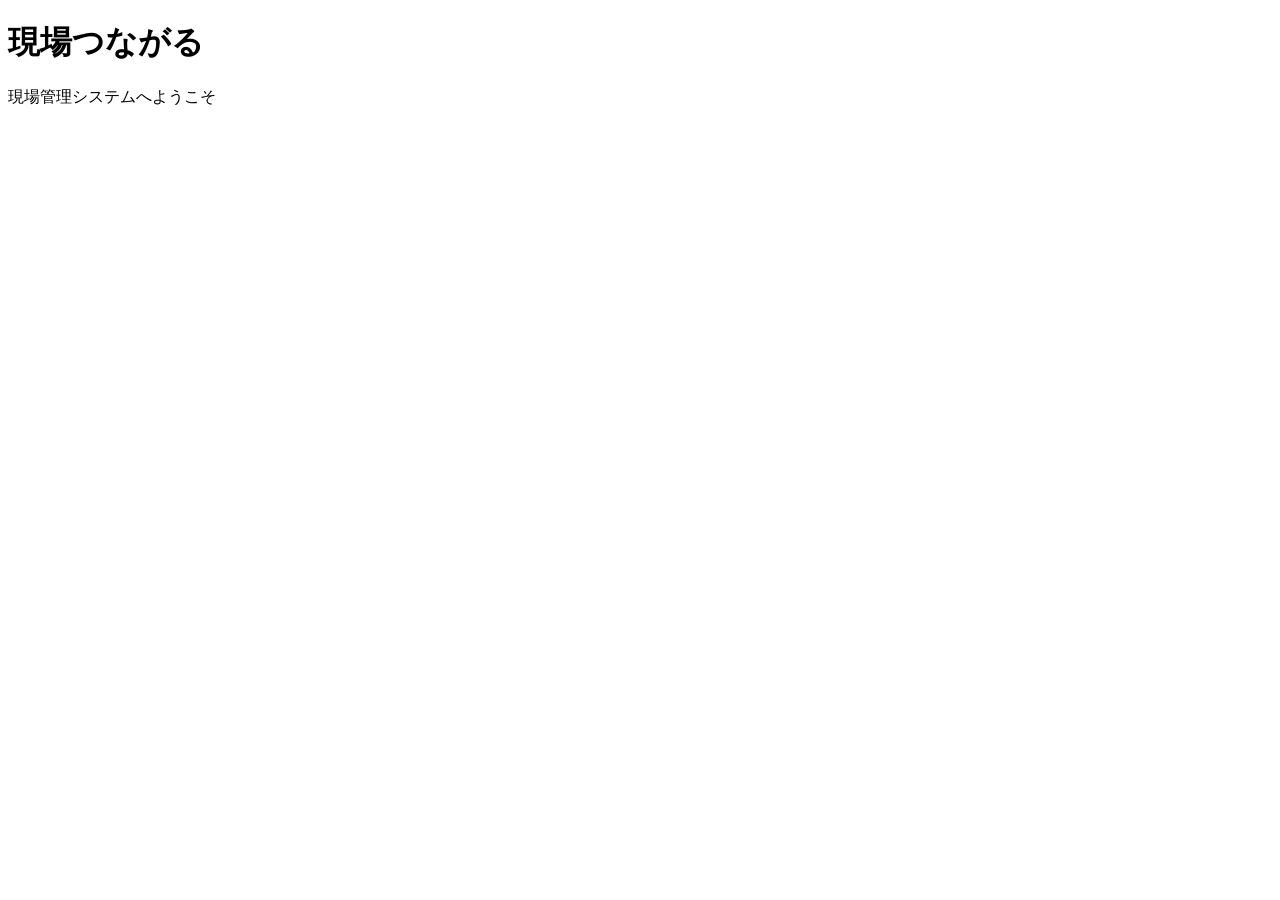
==== index.html @ 99438132 "Create index.html <!DOCTYPE html> <html lang="ja"> <head>   <meta charset="UTF-8">   <meta name=" ====
<!DOCTYPE html>
<html lang="ja">
<head>
  <meta charset="UTF-8">
  <meta name="viewport" content="width=device-width, initial-scale=1.0">
  <title>現場つながる</title>
</head>
<body>
  <h1>現場つながる</h1>
  <p>現場管理システムへようこそ</p>
</body>
</html>
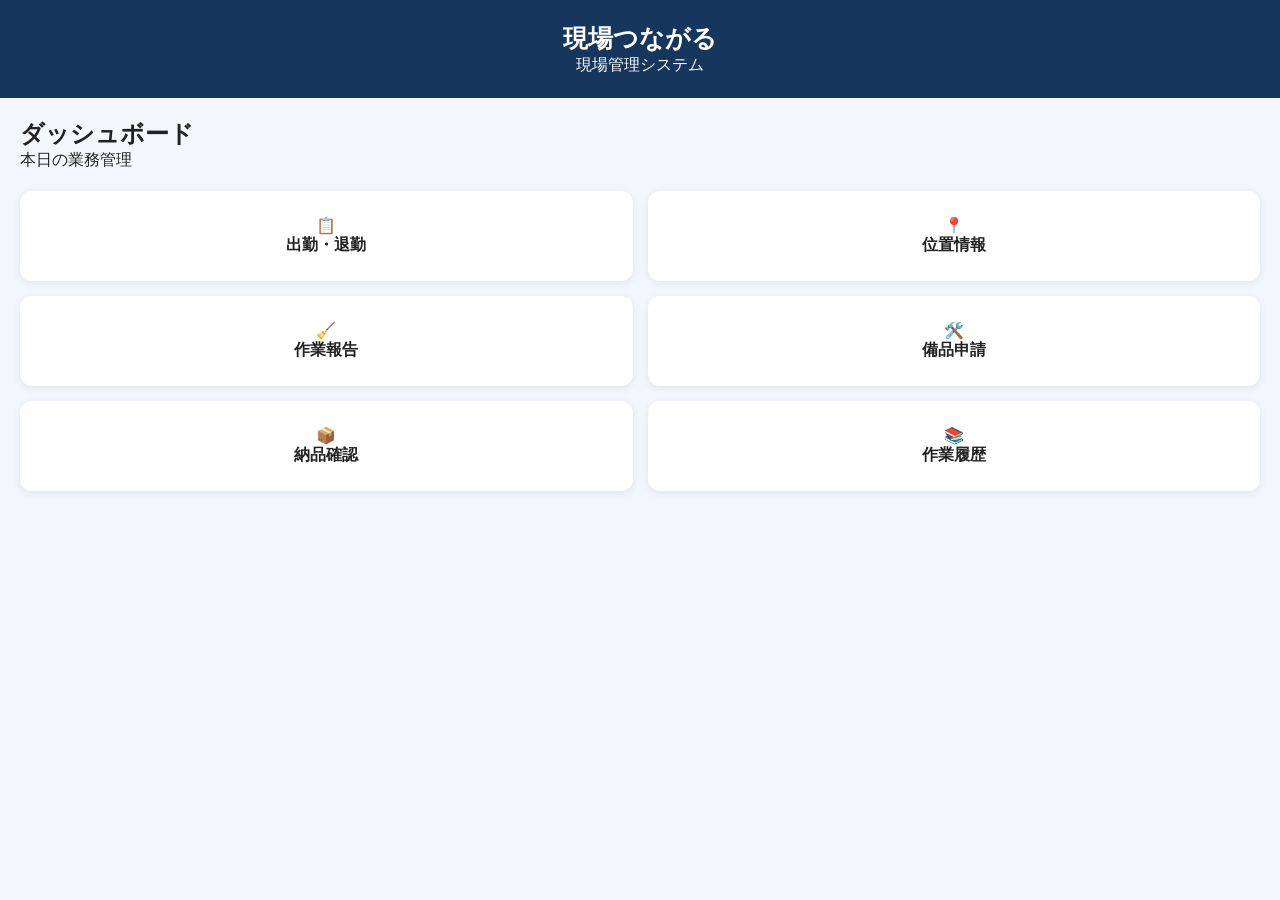
==== commit 2cd59202: "Update index.html <!DOCTYPE html> <html lang="ja"> <head>   <meta charset="UTF-8">   <meta name=" ====
--- a/index.html
+++ b/index.html
@@ -5,9 +5,30 @@
   <meta charset="UTF-8">
   <meta name="viewport" content="width=device-width, initial-scale=1.0">
   <title>現場つながる</title>
+  <link rel="stylesheet" href="style.css">
 </head>
 <body>
-  <h1>現場つながる</h1>
-  <p>現場管理システムへようこそ</p>
+
+  <header>
+    <h1>現場つながる</h1>
+    <p>現場管理システム</p>
+  </header>
+
+  <main class="container">
+    <section class="welcome">
+      <h2>ダッシュボード</h2>
+      <p>本日の業務管理</p>
+    </section>
+
+    <section class="menu">
+      <div class="card">📋<br>出勤・退勤</div>
+      <div class="card">📍<br>位置情報</div>
+      <div class="card">🧹<br>作業報告</div>
+      <div class="card">🛠️<br>備品申請</div>
+      <div class="card">📦<br>納品確認</div>
+      <div class="card">📚<br>作業履歴</div>
+    </section>
+  </main>
+
 </body>
 </html>
--- a/style.css
+++ b/style.css
@@ -0,0 +1,47 @@
+
+* {
+  margin: 0;
+  padding: 0;
+  box-sizing: border-box;
+}
+
+body {
+  font-family: Arial, sans-serif;
+  background: #f3f6fa;
+  color: #222;
+}
+
+header {
+  background: #17365d;
+  color: white;
+  padding: 22px;
+  text-align: center;
+}
+
+header h1 {
+  font-size: 25px;
+}
+
+.container {
+  padding: 20px;
+}
+
+.welcome {
+  margin-bottom: 20px;
+}
+
+.menu {
+  display: grid;
+  grid-template-columns: repeat(2, 1fr);
+  gap: 15px;
+}
+
+.card {
+  background: white;
+  padding: 25px 12px;
+  border-radius: 12px;
+  text-align: center;
+  box-shadow: 0 2px 8px rgba(0,0,0,0.08);
+  font-size: 16px;
+  font-weight: bold;
+}
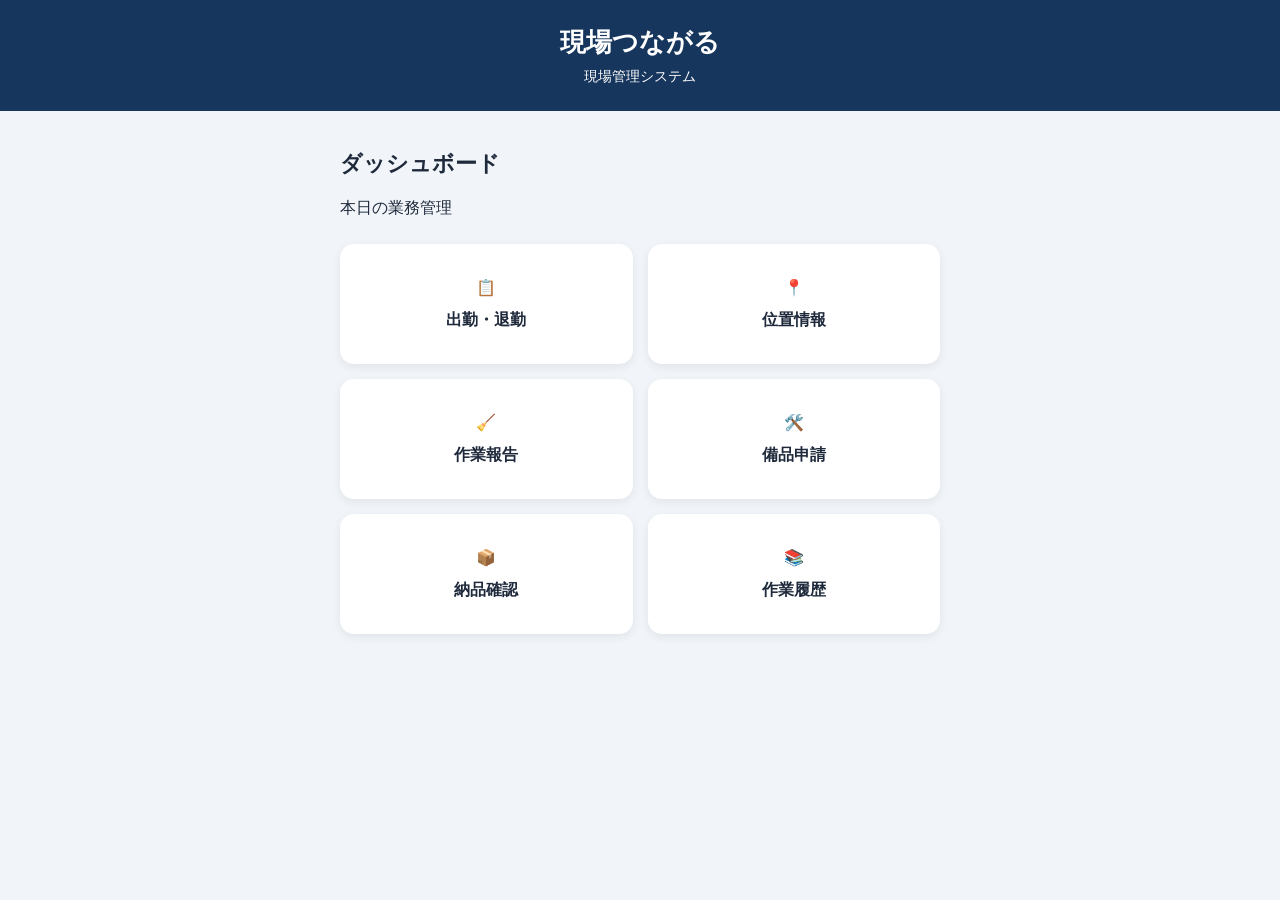
==== commit d2dadd25: "Create index.html <!DOCTYPE html> <html lang="ja"> <head> <meta charset="UTF-8"> <meta name="vie" ====
--- a/index.html
+++ b/index.html
@@ -2,33 +2,13 @@
 <!DOCTYPE html>
 <html lang="ja">
 <head>
-  <meta charset="UTF-8">
-  <meta name="viewport" content="width=device-width, initial-scale=1.0">
-  <title>現場つながる</title>
-  <link rel="stylesheet" href="style.css">
+<meta charset="UTF-8">
+<meta name="viewport" content="width=device-width, initial-scale=1.0">
+<title>現場つながる</title>
+<meta http-equiv="refresh" content="0; url=dashboard.html">
 </head>
 <body>
-
-  <header>
-    <h1>現場つながる</h1>
-    <p>現場管理システム</p>
-  </header>
-
-  <main class="container">
-    <section class="welcome">
-      <h2>ダッシュボード</h2>
-      <p>本日の業務管理</p>
-    </section>
-
-    <section class="menu">
-      <div class="card">📋<br>出勤・退勤</div>
-      <div class="card">📍<br>位置情報</div>
-      <div class="card">🧹<br>作業報告</div>
-      <div class="card">🛠️<br>備品申請</div>
-      <div class="card">📦<br>納品確認</div>
-      <div class="card">📚<br>作業履歴</div>
-    </section>
-  </main>
-
+<p>現場つながるへ移動しています...</p>
+<a href="dashboard.html">ダッシュボードを開く</a>
 </body>
 </html>
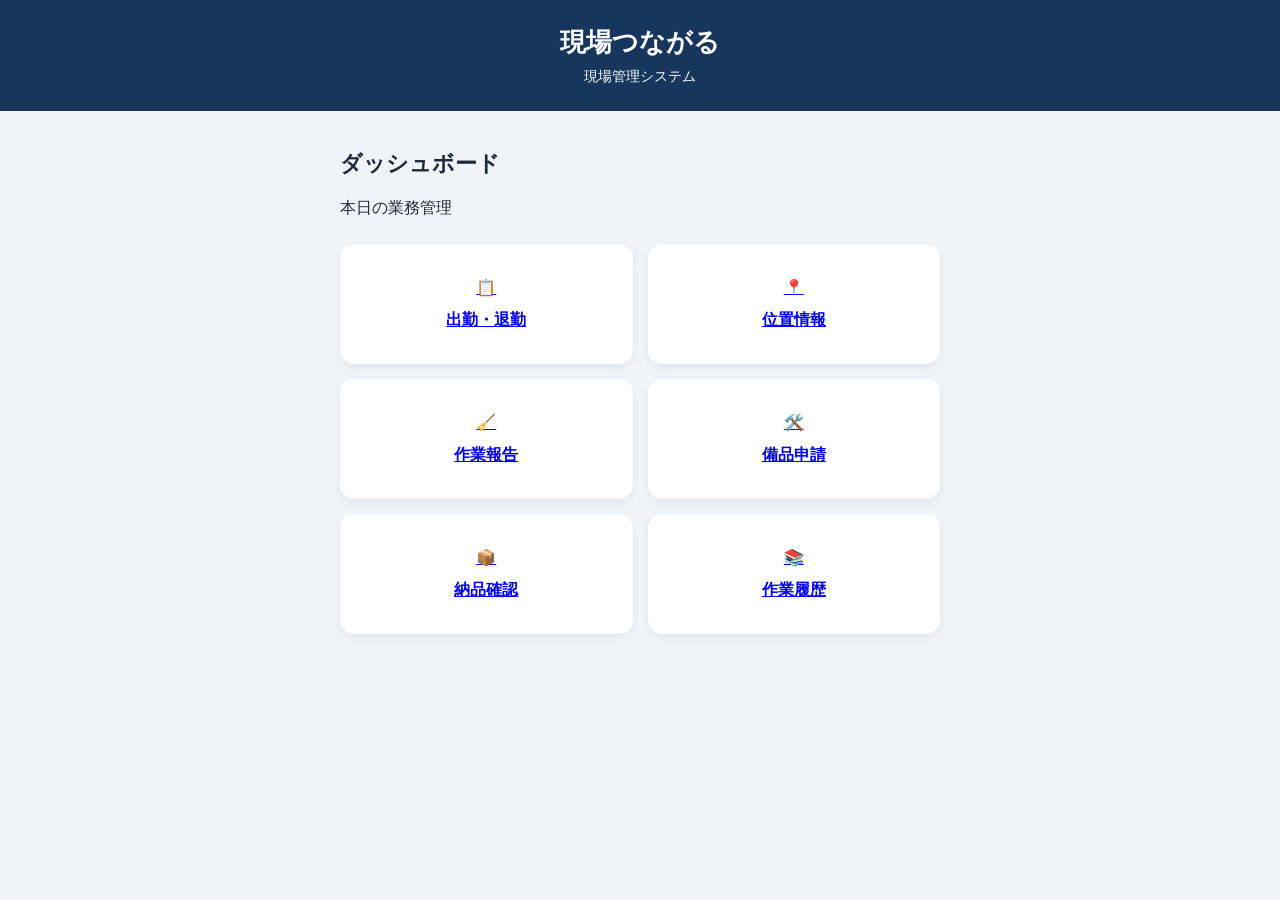
==== commit 2ec9ce2c: "Update index.html" ====
--- a/index.html
+++ b/index.html
@@ -1,14 +1,36 @@
+
 
 <!DOCTYPE html>
 <html lang="ja">
 <head>
 <meta charset="UTF-8">
 <meta name="viewport" content="width=device-width, initial-scale=1.0">
+
 <title>現場つながる</title>
+
+<meta name="theme-color" content="#173b65">
+<meta name="description" content="現場管理システム">
+
+<link rel="manifest" href="manifest.json">
+<link rel="icon" type="image/svg+xml" href="icon.svg">
+<link rel="apple-touch-icon" href="icon.svg">
+
 <meta http-equiv="refresh" content="0; url=dashboard.html">
 </head>
+
 <body>
+
 <p>現場つながるへ移動しています...</p>
 <a href="dashboard.html">ダッシュボードを開く</a>
+
+<script>
+if ("serviceWorker" in navigator) {
+  navigator.serviceWorker.register("./service-worker.js")
+    .catch(error => {
+      console.error("Service Worker registration failed:", error);
+    });
+}
+</script>
+
 </body>
 </html>
